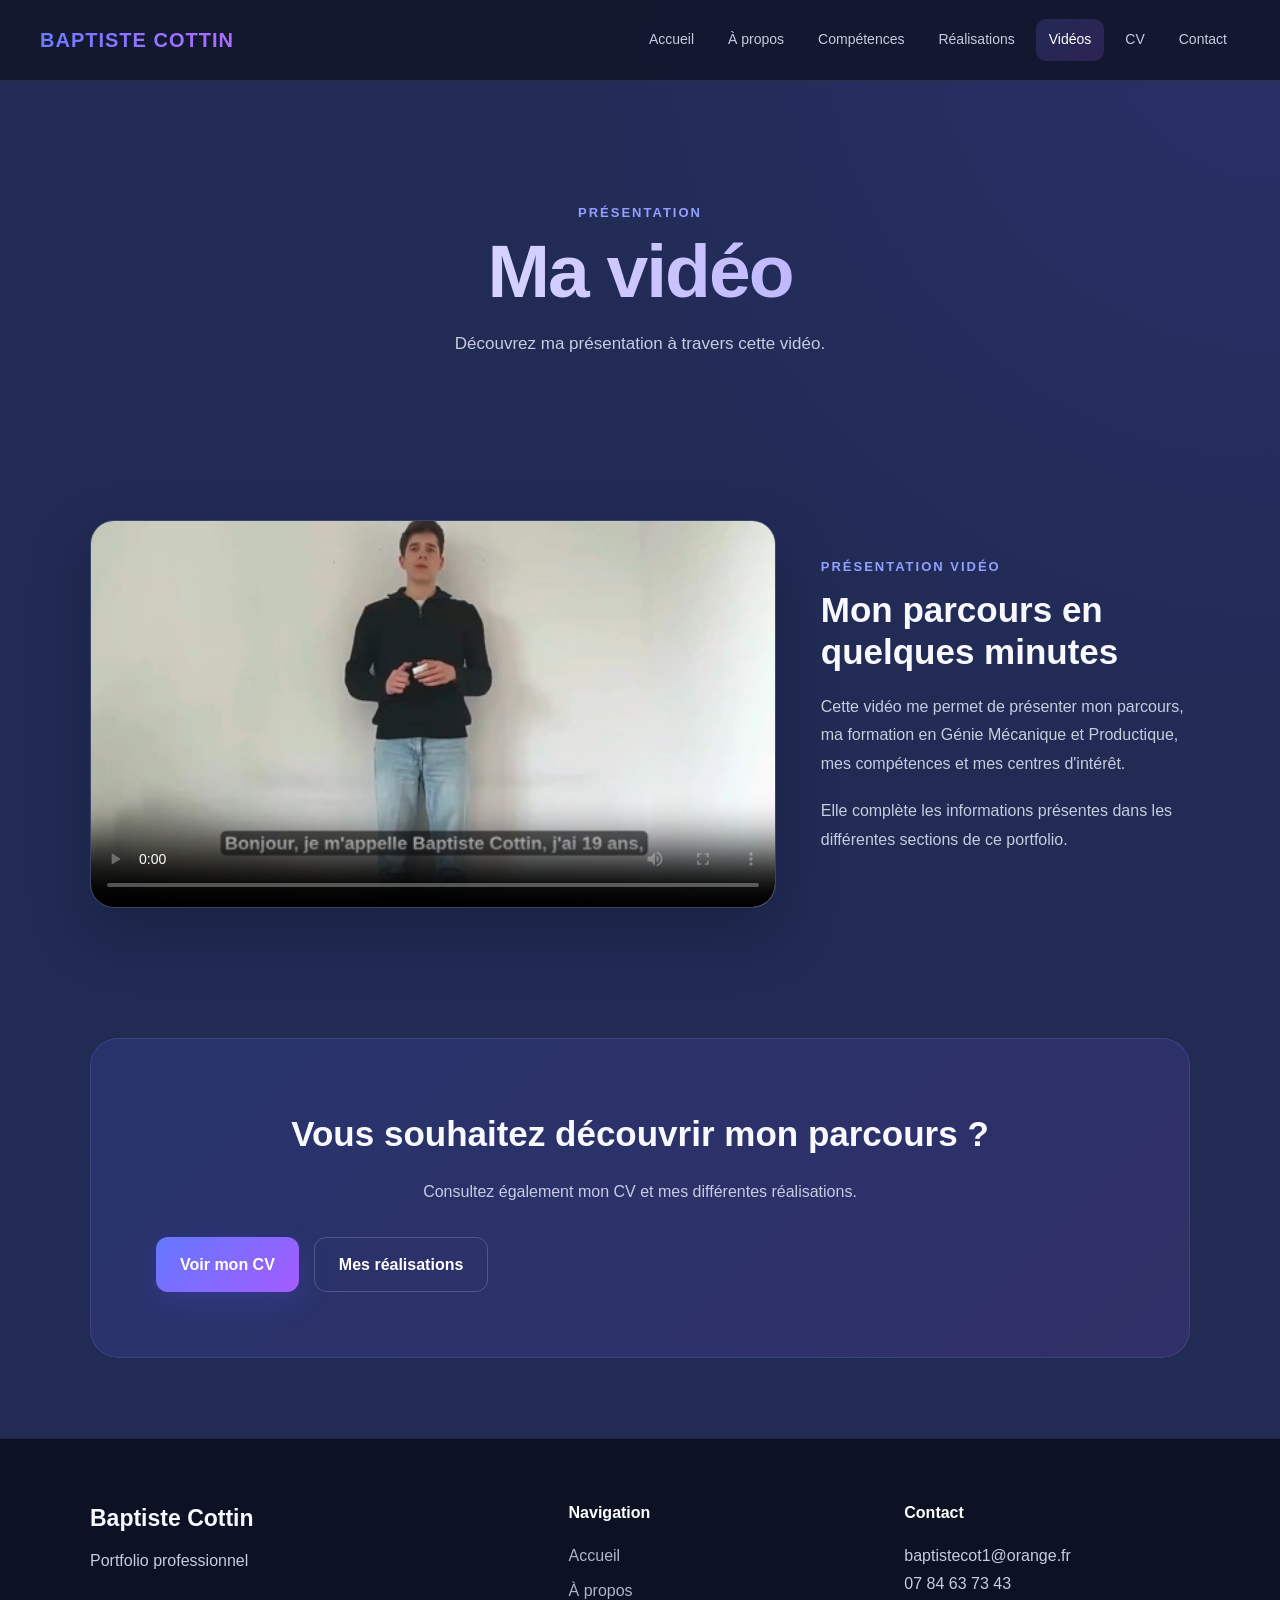
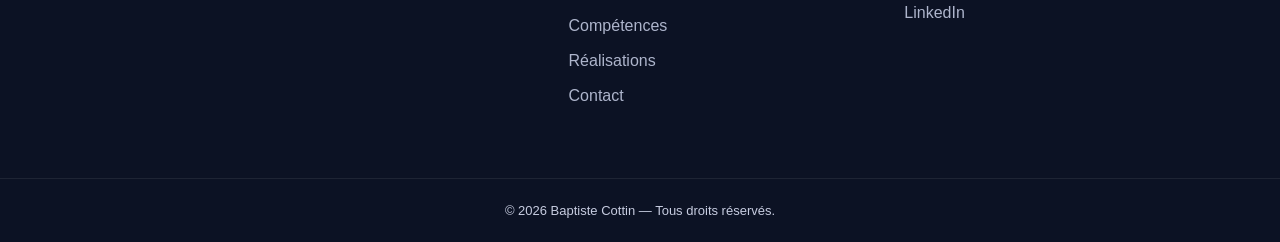
==== video.html @ d78e92b1 "Add files via upload" ====
<!DOCTYPE html>
<html lang="fr">

<head>

    <meta charset="UTF-8">

    <meta
        name="viewport"
        content="width=device-width, initial-scale=1.0"
    >

    <title>Vidéos | Baptiste Cottin</title>

    <meta
        name="description"
        content="Présentation vidéo de Baptiste Cottin."
    >

    <link rel="stylesheet" href="style.css">

</head>


<body>


<header>

    <nav class="navbar">

        <div class="logo">
            <a href="index.html">BAPTISTE COTTIN</a>
        </div>

        <ul class="nav-links">

            <li><a href="index.html">Accueil</a></li>

            <li><a href="apropos.html">À propos</a></li>

            <li><a href="competences.html">Compétences</a></li>

            <li><a href="projets.html">Réalisations</a></li>

            <li>
                <a class="active" href="video.html">
                    Vidéos
                </a>
            </li>

            <li><a href="cv.html">CV</a></li>

            <li><a href="contact.html">Contact</a></li>

        </ul>

    </nav>

</header>


<main>


<section class="page-header">

    <p class="small-title">
        PRÉSENTATION
    </p>

    <h1>
        Ma vidéo
    </h1>

    <p>
        Découvrez ma présentation à travers cette vidéo.
    </p>

</section>


<section class="video-page">

    <div class="video-main">

        <video
            controls
            poster="images/video-poster.jpg"
        >

            <source
                src="videos/presentation.mp4"
                type="video/mp4"
            >

            Votre navigateur ne prend pas en charge
            la lecture des vidéos.

        </video>

    </div>


    <div class="video-description">

        <p class="small-title">
            PRÉSENTATION VIDÉO
        </p>

        <h2>
            Mon parcours en quelques minutes
        </h2>

        <p>
            Cette vidéo me permet de présenter mon parcours,
            ma formation en Génie Mécanique et Productique,
            mes compétences et mes centres d'intérêt.
        </p>

        <p>
            Elle complète les informations présentes dans
            les différentes sections de ce portfolio.
        </p>

    </div>

</section>


<section class="video-callout">

    <h2>
        Vous souhaitez découvrir mon parcours ?
    </h2>

    <p>
        Consultez également mon CV et mes différentes réalisations.
    </p>

    <div class="hero-buttons">

        <a href="cv.html" class="button">
            Voir mon CV
        </a>

        <a href="projets.html" class="button button-outline">
            Mes réalisations
        </a>

    </div>

</section>


</main>


<footer>

    <div class="footer-content">

        <div>
            <h3>Baptiste Cottin</h3>
            <p>Portfolio professionnel</p>
        </div>

        <div>
            <h4>Navigation</h4>
            <a href="index.html">Accueil</a>
            <a href="apropos.html">À propos</a>
            <a href="competences.html">Compétences</a>
            <a href="projets.html">Réalisations</a>
            <a href="contact.html">Contact</a>
        </div>

        <div>
            <h4>Contact</h4>
            <p>baptistecot1@orange.fr</p>
            <p>07 84 63 73 43</p>
            <a
                href="https://www.linkedin.com/in/baptiste-cottin-1a7537398/"
                target="_blank"
                rel="noopener"
            >
                LinkedIn
            </a>
        </div>

    </div>

    <div class="footer-bottom">
        <p>
            © 2026 Baptiste Cottin — Tous droits réservés.
        </p>
    </div>

</footer>


</body>
</html>
---- style.css ----
/* =========================================================
   RESET
========================================================= */

* {
    margin: 0;
    padding: 0;
    box-sizing: border-box;
}


html {
    scroll-behavior: smooth;
}


body {
    font-family: 'Inter', sans-serif;
    background:
        radial-gradient(
            circle at top right,
            rgba(100, 70, 220, 0.15),
            transparent 35%
        ),
        #212B54;
    color: #f8f9ff;
    line-height: 1.7;
    overflow-x: hidden;
}


/* =========================================================
   TYPOGRAPHIE MODERNE
========================================================= */

h1,
h2,
h3,
h4,
.logo a {
    font-family: 'Space Grotesk', sans-serif;
}

p,
li,
span,
a,
button,
input,
textarea,
select {
    font-family: 'Inter', sans-serif;
}

p {
    font-size: 16px;
    line-height: 1.8;
    font-weight: 400;
}

.presentation-content,
.about-text,
.project-large-content,
.video-description {
    font-family: 'Inter', sans-serif;
    font-size: 17px;
    line-height: 1.85;
}


a {
    color: inherit;
    text-decoration: none;
}


img {
    max-width: 100%;
    display: block;
}


p {
    color: #c7cce0;
}


main {
    min-height: 70vh;
}


/* =========================================================
   NAVIGATION
========================================================= */

header {
    position: sticky;
    top: 0;
    z-index: 1000;
    background: rgba(16, 22, 42, 0.88);
    backdrop-filter: blur(18px);
    border-bottom: 1px solid rgba(255,255,255,0.10);
}


.navbar {
    max-width: 1250px;
    margin: auto;
    min-height: 80px;
    padding: 0 25px;

    display: flex;
    align-items: center;
    justify-content: space-between;
    gap: 30px;
}


.logo a {
    font-size: 20px;
    font-weight: 800;
    letter-spacing: 1px;

    background: linear-gradient(
        90deg,
        #6d7cff,
        #b06cff
    );

    -webkit-background-clip: text;
    background-clip: text;
    color: transparent;
}


.nav-links {
    list-style: none;

    display: flex;
    align-items: center;
    gap: 8px;

    flex-wrap: wrap;
    justify-content: flex-end;
}


.nav-links a {
    position: relative;

    display: block;

    padding: 9px 13px;

    color: #c6cbe0;

    font-size: 14px;

    border-radius: 10px;

    transition:
        color 0.3s ease,
        background 0.3s ease,
        transform 0.3s ease;
}


.nav-links a:hover {
    color: white;

    background: rgba(109,124,255,0.1);

    transform: translateY(-2px);
}


.nav-links a.active {
    color: white;

    background:
        linear-gradient(
            135deg,
            rgba(109,124,255,0.18),
            rgba(168,85,247,0.18)
        );
}


/* =========================================================
   GENERAL
========================================================= */

section {
    max-width: 1150px;
    margin: auto;
    padding: 90px 25px;
}


.small-title {
    color: #91a0ff;

    font-size: 13px;
    font-weight: 800;

    letter-spacing: 2px;

    text-transform: uppercase;

    margin-bottom: 10px;
}


.section-title {
    margin-bottom: 45px;
}


.section-title h2 {
    font-size: clamp(30px, 5vw, 46px);
    line-height: 1.15;

    margin-bottom: 12px;
}


.section-title p {
    color: #91a0ff;
}


.button {
    display: inline-flex;
    align-items: center;
    justify-content: center;

    min-height: 50px;

    padding: 13px 24px;

    border-radius: 12px;

    color: white;

    font-weight: 700;

    background:
        linear-gradient(
            135deg,
            #6478ff,
            #a45cff
        );

    box-shadow:
        0 10px 30px rgba(91, 91, 255, 0.2);

    transition:
        transform 0.3s ease,
        box-shadow 0.3s ease,
        filter 0.3s ease;
}


.button:hover {
    transform: translateY(-4px) scale(1.02);

    box-shadow:
        0 18px 40px rgba(91, 91, 255, 0.35);

    filter: brightness(1.1);
}


.button-outline {
    background: transparent;

    border: 1px solid rgba(255,255,255,0.18);

    box-shadow: none;
}


.button-outline:hover {
    background: rgba(255,255,255,0.085);
}


.text-link {
    display: inline-block;

    margin-top: 15px;

    color: #9aa8ff;

    font-weight: 700;

    transition:
        transform 0.3s ease,
        color 0.3s ease;
}


.text-link:hover {
    color: white;
    transform: translateX(5px);
}


/* =========================================================
   HERO
========================================================= */

.hero {
    min-height: 680px;

    display: grid;
    grid-template-columns: 1.1fr 0.9fr;

    align-items: center;

    gap: 70px;

    position: relative;
}


.hero::before {
    content: "";

    position: absolute;

    width: 400px;
    height: 400px;

    border-radius: 50%;

    background: #7185ff;

    filter: blur(150px);

    opacity: 0.12;

    top: 50px;
    left: -200px;

    pointer-events: none;
}


.hero-text {
    position: relative;
    z-index: 2;
}


.hero h1 {
    font-size: clamp(48px, 7vw, 82px);

    line-height: 1.03;

    margin-bottom: 25px;

    letter-spacing: -3px;
}


.hero h1 span {
    background:
        linear-gradient(
            90deg,
            #8191ff,
            #bd70ff
        );

    -webkit-background-clip: text;
    background-clip: text;

    color: transparent;
}


.hero h2 {
    font-size: clamp(20px, 3vw, 28px);

    color: #e1e4f2;

    margin-bottom: 20px;
}


.hero-text > p:not(.small-title) {
    max-width: 650px;

    font-size: 17px;
}


.hero-buttons {
    display: flex;

    flex-wrap: wrap;

    gap: 15px;

    margin-top: 30px;
}


.hero-image {
    position: relative;

    display: flex;

    justify-content: center;
}


.hero-image::before {
    content: "";

    position: absolute;

    inset: -20px;

    border-radius: 35px;

    background:
        linear-gradient(
            135deg,
            #6478ff,
            #b06cff
        );

    opacity: 0.35;

    filter: blur(35px);

    z-index: -1;
}


.hero-image img {
    width: 390px;
    height: 470px;

    object-fit: cover;

    border-radius: 30px;

    border: 1px solid rgba(255,255,255,0.12);

    box-shadow:
        0 30px 80px rgba(5,10,25,0.32);

    animation: floating 5s ease-in-out infinite;
}


@keyframes floating {

    0%, 100% {
        transform: translateY(0);
    }

    50% {
        transform: translateY(-12px);
    }

}


/* =========================================================
   PRESENTATION
========================================================= */

.presentation {
    display: grid;

    grid-template-columns: 0.8fr 1.2fr;

    gap: 70px;

    border-top: 1px solid rgba(255,255,255,0.075);
}


.presentation-content {
    font-size: 17px;
}


.presentation-content p {
    margin-bottom: 20px;
}


/* =========================================================
   SKILLS
========================================================= */

.skills {
    text-align: center;
}


.skills-container {
    display: grid;

    grid-template-columns:
        repeat(4, 1fr);

    gap: 20px;

    margin-bottom: 35px;
}


.skill-card,
.info-card,
.language-card {
    padding: 30px;

    text-align: left;

    border-radius: 20px;

    border: 1px solid rgba(255,255,255,0.10);

    background:
        linear-gradient(
            145deg,
            rgba(255,255,255,0.075),
            rgba(255,255,255,0.045)
        );

    backdrop-filter: blur(12px);

    transition:
        transform 0.35s ease,
        border-color 0.35s ease,
        box-shadow 0.35s ease;
}


.skill-card:hover,
.info-card:hover,
.language-card:hover {
    transform: translateY(-8px);

    border-color:
        rgba(125, 140, 255, 0.4);

    box-shadow:
        0 20px 50px rgba(5,10,25,0.22);
}


.skill-icon {
    width: 55px;
    height: 55px;

    display: flex;
    align-items: center;
    justify-content: center;

    border-radius: 15px;

    margin-bottom: 20px;

    font-size: 25px;

    background:
        linear-gradient(
            135deg,
            rgba(102,117,255,0.2),
            rgba(168,85,247,0.2)
        );
}


.skill-card h3,
.info-card h3 {
    font-size: 20px;

    margin-bottom: 10px;
}


/* =========================================================
   PROJECTS
========================================================= */

.projects {
    text-align: center;
}


.projects-container {
    display: flex;
    justify-content: center;
    align-items: stretch;
    gap: 22px;
    flex-wrap: wrap;
    width: 100%;
    max-width: 1000px;
    margin: 40px auto 0;
}

.project-card {
    overflow: hidden;

    text-align: left;

    border-radius: 22px;

    background: #18213a;

    border: 1px solid rgba(255,255,255,0.10);

    transition:
        transform 0.35s ease,
        box-shadow 0.35s ease;
}



.project-card:hover {
    transform: translateY(-10px);

    box-shadow:
        0 25px 60px rgba(5,10,25,0.28);
}


.project-card img {
    width: 100%;
    height: 230px;

    object-fit: cover;

    transition: transform 0.5s ease;
}


.project-card:hover img {
    transform: scale(1.06);
}


.project-content {
    padding: 25px;
}


.project-category {
    color: #96a4ff;

    font-size: 12px;

    font-weight: 800;

    letter-spacing: 1.5px;

    margin-bottom: 8px;
}


.project-content h3 {
    font-size: 23px;

    margin-bottom: 10px;
}


.project-content a {
    display: inline-block;

    margin-top: 18px;

    color: #9aa7ff;

    font-weight: 700;
}


.project-button {
    display: inline-flex;
    align-items: center;
    gap: 10px;

    margin-top: 25px;
    padding: 12px 20px;

    background: #2563EB;
    color: #FFFFFF;

    border-radius: 10px;

    font-size: 14px;
    font-weight: 700;

    text-decoration: none;

    transition: all 0.3s ease;
}

.project-button span {
    font-size: 18px;
    transition: transform 0.3s ease;
}

.project-button:hover {
    background: #F97316;
    transform: translateY(-3px);
}

.project-button:hover span {
    transform: translateX(4px);
}
/* =========================================================
   VIDEO
========================================================= */

.video-presentation {
    text-align: center;
}


.video-container {
    width: 100%;

    max-width: 900px;

    margin:
        0 auto 30px;

    overflow: hidden;

    border-radius: 25px;

    border: 1px solid rgba(255,255,255,0.12);

    box-shadow:
        0 30px 70px rgba(5,10,25,0.28);
}

.video-container iframe,
.video-main iframe {
    width: 100%;
    aspect-ratio: 16 / 9;
    display: block;
    border: none;
    background: black;

}


/* =========================================================
   CV SECTION
========================================================= */

.cv-section {
    max-width: 1100px;

    display: flex;

    align-items: center;

    justify-content: space-between;

    gap: 40px;

    padding: 55px;

    border-radius: 28px;

    background:
        linear-gradient(
            135deg,
            rgba(84,101,255,0.15),
            rgba(168,85,247,0.13)
        );

    border: 1px solid rgba(125,140,255,0.18);
}


.cv-section h2 {
    font-size: 32px;

    margin-bottom: 10px;
}


.cv-section > div:first-child {
    max-width: 650px;
}


.cv-buttons {
    display: flex;

    flex-wrap: wrap;

    gap: 12px;
}


/* =========================================================
   CONTACT PREVIEW
========================================================= */

.contact-preview {
    text-align: center;
}


.contact-preview > p {
    max-width: 650px;

    margin:
        -20px auto 25px;
}


/* =========================================================
   PAGE HEADER
========================================================= */

.page-header {
    max-width: 1000px;

    text-align: center;

    padding-top: 120px;
    padding-bottom: 70px;
}


.page-header h1 {
    font-size: clamp(45px, 7vw, 75px);

    line-height: 1;

    margin-bottom: 20px;

    letter-spacing: -2px;

    background:
        linear-gradient(
            90deg,
            #eef0ff,
            #a99cff
        );

    -webkit-background-clip: text;
    background-clip: text;

    color: transparent;
}


.page-header > p:last-child {
    max-width: 700px;

    margin: auto;

    font-size: 17px;
}


/* =========================================================
   ABOUT
========================================================= */

.about-grid {
    display: grid;

    grid-template-columns:
        0.8fr 1.2fr;

    gap: 70px;

    align-items: center;
}


.about-image img {
    width: 100%;
    max-width: 420px;

    margin: auto;

    border-radius: 25px;

    border: 1px solid rgba(255,255,255,0.12);

    box-shadow:
        0 25px 60px rgba(5,10,25,0.25);
}


.about-text h2 {
    font-size: 42px;

    margin-bottom: 20px;
}


.about-text p {
    margin-bottom: 17px;
}


/* =========================================================
   TIMELINE
========================================================= */

.timeline-section {
    max-width: 1000px;
}


.timeline {
    position: relative;

    padding-left: 35px;
}


.timeline::before {
    content: "";

    position: absolute;

    left: 7px;

    top: 0;
    bottom: 0;

    width: 2px;

    background:
        linear-gradient(
            #8191ff,
            #b06cff
        );
}


.timeline-item {
    position: relative;

    margin-bottom: 35px;
}


.timeline-item::before {
    content: "";

    position: absolute;

    left: -35px;

    top: 8px;

    width: 14px;
    height: 14px;

    border-radius: 50%;

    background: #91a0ff;

    box-shadow:
        0 0 20px rgba(124,134,255,0.8);
}


.timeline-date {
    display: inline-block;

    margin-bottom: 10px;

    color: #9aa7ff;

    font-weight: 700;
}


.timeline-card {
    padding: 30px;

    border-radius: 20px;

    background: rgba(255,255,255,0.065);

    border: 1px solid rgba(255,255,255,0.10);
}


.timeline-card h3 {
    font-size: 25px;

    margin-bottom: 5px;
}


.timeline-card h4 {
    color: #b9c0d8;

    margin-bottom: 15px;
}


/* =========================================================
   CARDS
========================================================= */

.cards-grid {
    display: grid;

    grid-template-columns:
        repeat(2, 1fr);

    gap: 25px;
}


.card-number {
    color: #8f9dff;

    font-size: 14px;

    font-weight: 800;

    margin-bottom: 15px;
}


.card-subtitle {
    color: #9da6c0;

    font-size: 14px;

    margin-bottom: 15px;
}


/* =========================================================
   INTERESTS
========================================================= */

.interests-section {
    text-align: center;
}


.interests {
    display: flex;

    flex-wrap: wrap;

    justify-content: center;

    gap: 14px;
}


.interests span,
.tags span {
    display: inline-flex;

    padding: 10px 16px;

    border-radius: 999px;

    color: #e0e4f3;

    background: rgba(255,255,255,0.075);

    border: 1px solid rgba(255,255,255,0.10);

    transition:
        transform 0.3s ease,
        background 0.3s ease;
}


.interests span:hover,
.tags span:hover {
    transform: translateY(-3px);

    background: rgba(112,126,255,0.15);
}


/* =========================================================
   SOFTWARE
========================================================= */

.software-grid {
    display: grid;

    grid-template-columns:
        repeat(2, 1fr);

    gap: 18px;
}


.software-card {
    display: flex;

    align-items: center;

    gap: 20px;

    padding: 22px;

    border-radius: 18px;

    border: 1px solid rgba(255,255,255,0.10);

    background: rgba(255,255,255,0.065);

    transition:
        transform 0.3s ease;
}


.software-card:hover {
    transform: translateX(5px);
}


.software-icon {
    width: 55px;
    height: 55px;

    flex-shrink: 0;

    display: flex;

    align-items: center;
    justify-content: center;

    border-radius: 14px;

    font-weight: 800;

    color: white;

    background:
        linear-gradient(
            135deg,
            #7185ff,
            #b06cff
        );
}


.software-card h3 {
    margin-bottom: 3px;
}


/* =========================================================
   LANGUAGES
========================================================= */

.language-grid {
    display: grid;

    grid-template-columns:
        repeat(2, 1fr);

    gap: 20px;
}


.language-card h3 {
    margin-bottom: 5px;
}


/* =========================================================
   PROJECTS PAGE
========================================================= */

.project-large {
    display: grid;

    grid-template-columns:
        1fr 1fr;

    align-items: center;

    gap: 50px;

    margin-bottom: 90px;
}


.project-large.reverse {
    direction: rtl;
}


.project-large.reverse > * {
    direction: ltr;
}


.project-large-image {
    overflow: hidden;

    border-radius: 25px;

    border: 1px solid rgba(255,255,255,0.12);
}


.project-large-image img {
    width: 100%;

    height: 390px;

    object-fit: cover;

    transition: transform 0.5s ease;
}


.project-large-image:hover img {
    transform: scale(1.05);
}


.project-large-content h2 {
    font-size: 40px;

    line-height: 1.15;

    margin-bottom: 20px;
}


.project-large-content p {
    margin-bottom: 18px;
}


.tags {
    display: flex;

    flex-wrap: wrap;

    gap: 8px;

    margin-top: 25px;
}


.tags span {
    padding: 7px 12px;

    font-size: 13px;
}


.project-callout,
.video-callout,
.contact-cta {
    max-width: 1100px;

    text-align: center;

    padding: 65px;

    border-radius: 28px;

    background:
        linear-gradient(
            135deg,
            rgba(83,103,255,0.14),
            rgba(168,85,247,0.12)
        );

    border: 1px solid rgba(125,140,255,0.18);
}


.project-callout h2,
.video-callout h2,
.contact-cta h2 {
    font-size: 35px;

    margin-bottom: 15px;
}


.project-callout p,
.video-callout p {
    max-width: 650px;

    margin:
        0 auto 25px;
}


/* =========================================================
   VIDEO PAGE
========================================================= */

.video-page {
    display: grid;

    grid-template-columns:
        1.3fr 0.7fr;

    align-items: center;

    gap: 45px;
}


.video-main {
    overflow: hidden;

    border-radius: 24px;

    border: 1px solid rgba(255,255,255,0.12);

    box-shadow:
        0 25px 60px rgba(5,10,25,0.25);
}


.video-main video {
    width: 100%;

    display: block;
}


.video-description h2 {
    font-size: 35px;

    line-height: 1.2;

    margin-bottom: 20px;
}


.video-description p:not(.small-title) {
    margin-bottom: 18px;
}


.video-callout {
    margin-top: 40px;
}


/* =========================================================
   CV PAGE
========================================================= */

.cv-intro {
    display: flex;

    align-items: center;

    justify-content: space-between;

    gap: 40px;

    padding: 45px;

    border-radius: 25px;

    background:
        rgba(255,255,255,0.065);

    border: 1px solid rgba(255,255,255,0.10);
}


.cv-intro h2 {
    font-size: 32px;

    margin-bottom: 10px;
}


.cv-intro > div:first-child {
    max-width: 700px;
}


.cv-viewer {
    text-align: center;
}


.pdf-container {
    width: 100%;

    height: 900px;

    overflow: hidden;

    border-radius: 20px;

    border: 1px solid rgba(255,255,255,0.12);

    background: #202b48;
}


.pdf-container iframe {
    width: 100%;
    height: 100%;

    border: none;
}


.pdf-note {
    margin-top: 15px;

    font-size: 14px;
}


/* =========================================================
   CONTACT PAGE
========================================================= */

.contact-page {
    max-width: 1000px;
}


.contact-intro {
    text-align: center;

    max-width: 700px;

    margin:
        0 auto 50px;
}


.contact-intro h2 {
    font-size: 40px;

    margin-bottom: 15px;
}


.contact-grid {
    display: grid;

    grid-template-columns:
        repeat(2, 1fr);

    gap: 20px;
}


.contact-card {
    display: flex;

    align-items: center;

    gap: 20px;

    padding: 30px;

    border-radius: 20px;

    background:
        rgba(255,255,255,0.065);

    border: 1px solid rgba(255,255,255,0.10);

    transition:
        transform 0.3s ease,
        border-color 0.3s ease;
}


.contact-card:hover {
    transform: translateY(-6px);

    border-color:
        rgba(120,135,255,0.4);
}


.contact-icon {
    width: 58px;
    height: 58px;

    flex-shrink: 0;

    display: flex;

    align-items: center;
    justify-content: center;

    border-radius: 15px;

    font-weight: 800;

    font-size: 22px;

    background:
        linear-gradient(
            135deg,
            rgba(102,117,255,0.2),
            rgba(168,85,247,0.2)
        );
}


.contact-card h3 {
    margin-bottom: 3px;
}


.contact-cta {
    display: flex;

    align-items: center;

    justify-content: space-between;

    gap: 40px;

    text-align: left;
}


.contact-cta > div {
    max-width: 700px;
}


/* =========================================================
   FOOTER
========================================================= */

footer {
    margin-top: 80px;

    border-top: 1px solid rgba(255,255,255,0.085);

    background: #0c1224;
}


.footer-content {
    max-width: 1150px;

    margin: auto;

    padding: 60px 25px;

    display: grid;

    grid-template-columns:
        1.5fr 1fr 1fr;

    gap: 50px;
}


.footer-content h3 {
    font-size: 23px;

    margin-bottom: 8px;
}


.footer-content h4 {
    margin-bottom: 15px;

    color: white;
}


.footer-content a {
    display: block;

    width: fit-content;

    color: #aeb5cc;

    margin-bottom: 8px;

    transition:
        color 0.25s ease,
        transform 0.25s ease;
}


.footer-content a:hover {
    color: white;

    transform: translateX(4px);
}


.footer-bottom {
    text-align: center;

    padding: 20px 25px;

    border-top: 1px solid rgba(255,255,255,0.075);
}


.footer-bottom p {
    font-size: 13px;
}


/* =========================================================
   ANIMATIONS
========================================================= */

@keyframes appear {

    from {
        opacity: 0;
        transform: translateY(25px);
    }

    to {
        opacity: 1;
        transform: translateY(0);
    }

}


.hero-text,
.hero-image,
.page-header,
.skill-card,
.project-card,
.info-card {
    animation: appear 0.8s ease both;
}


.skill-card:nth-child(2),
.project-card:nth-child(2) {
    animation-delay: 0.1s;
}


.skill-card:nth-child(3),
.project-card:nth-child(3) {
    animation-delay: 0.2s;
}


.skill-card:nth-child(4) {
    animation-delay: 0.3s;
}


/* =========================================================
   RESPONSIVE TABLET
========================================================= */

@media (max-width: 1000px) {

    .navbar {
        flex-direction: column;

        padding-top: 15px;
        padding-bottom: 15px;
    }


    .nav-links {
        justify-content: center;
    }


    .hero {
        grid-template-columns: 1fr;

        text-align: center;

        gap: 50px;

        padding-top: 80px;
    }


    .hero-text > p:not(.small-title) {
        margin: auto;
    }


    .hero-buttons {
        justify-content: center;
    }


    .hero-image img {
        width: 330px;
        height: 400px;
    }


    .presentation,
    .about-grid,
    .video-page {
        grid-template-columns: 1fr;

        gap: 40px;
    }


    .skills-container {
        grid-template-columns:
            repeat(2, 1fr);
    }


    .projects-container {
        grid-template-columns:
            repeat(2, 1fr);
    }


    .project-large {
        grid-template-columns: 1fr;

        gap: 30px;
    }


    .project-large.reverse {
        direction: ltr;
    }


    .cv-section,
    .cv-intro,
    .contact-cta {
        flex-direction: column;

        align-items: flex-start;
    }


    .footer-content {
        grid-template-columns:
            repeat(2, 1fr);
    }

}


/* =========================================================
   RESPONSIVE MOBILE
========================================================= */

@media (max-width: 650px) {

    section {
        padding:
            65px 20px;
    }


    .navbar {
        padding:
            15px;
    }


    .logo a {
        font-size: 17px;
    }


    .nav-links {
        gap: 2px;
    }


    .nav-links a {
        padding:
            7px 8px;

        font-size: 12px;
    }


    .hero {
        min-height: auto;

        padding-top: 70px;
    }


    .hero h1 {
        font-size: 47px;

        letter-spacing: -2px;
    }


    .hero h2 {
        font-size: 20px;
    }


    .hero-image img {
        width: 280px;
        height: 350px;
    }


    .section-title h2 {
        font-size: 34px;
    }


    .skills-container,
    .projects-container,
    .cards-grid,
    .software-grid,
    .language-grid,
    .contact-grid {
        grid-template-columns: 1fr;
    }


    .skill-card,
    .info-card {
        padding: 25px;
    }


    .cv-section,
    .cv-intro,
    .project-callout,
    .video-callout,
    .contact-cta {
        padding: 35px 25px;
    }


    .cv-section h2,
    .project-callout h2,
    .video-callout h2,
    .contact-cta h2 {
        font-size: 28px;
    }


    .project-large-content h2 {
        font-size: 32px;
    }


    .project-large-image img {
        height: 270px;
    }


    .pdf-container {
        height: 650px;
    }


    .footer-content {
        grid-template-columns: 1fr;

        gap: 30px;
    }


    .footer-bottom {
        padding:
            18px 15px;
    }

}
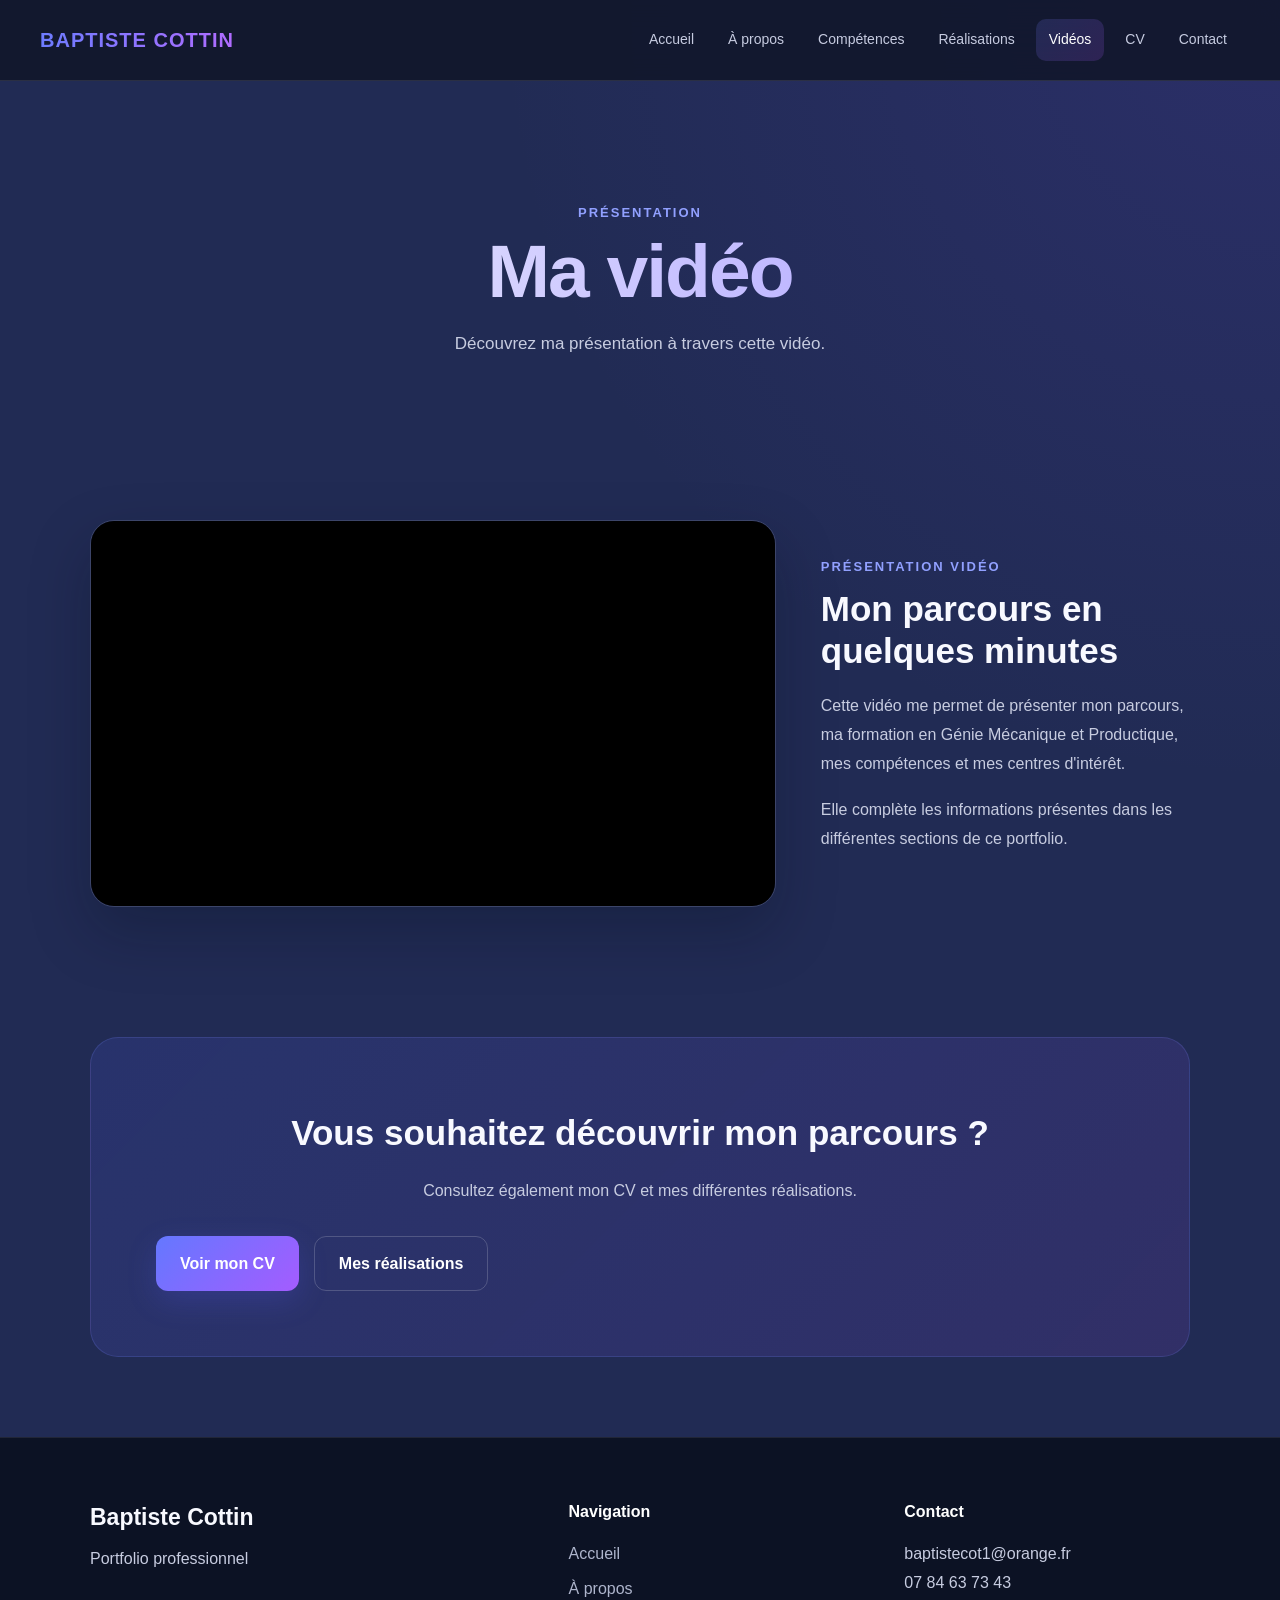
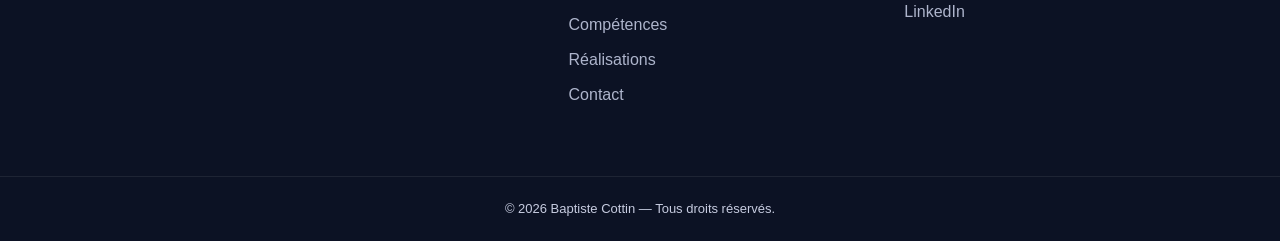
==== commit bb2d3761: "Update video.html" ====
--- a/video.html
+++ b/video.html
@@ -82,24 +82,17 @@
 
 <section class="video-page">
 
-    <div class="video-main">
+    
+<div class="video-main">
+    <iframe
+        src="https://www.youtube.com/embed/8WZ-JGTFXvE"
+        title="Présentation de Baptiste Cottin"
+        allow="accelerometer; autoplay; clipboard-write; encrypted-media; gyroscope; picture-in-picture; web-share"
+        allowfullscreen
+        loading="lazy">
+    </iframe>
+</div>
 
-        <video
-            controls
-            poster="images/video-poster.jpg"
-        >
-
-            <source
-                src="videos/presentation.mp4"
-                type="video/mp4"
-            >
-
-            Votre navigateur ne prend pas en charge
-            la lecture des vidéos.
-
-        </video>
-
-    </div>
 
 
     <div class="video-description">
@@ -199,4 +192,4 @@
 
 
 </body>
-</html>+</html>
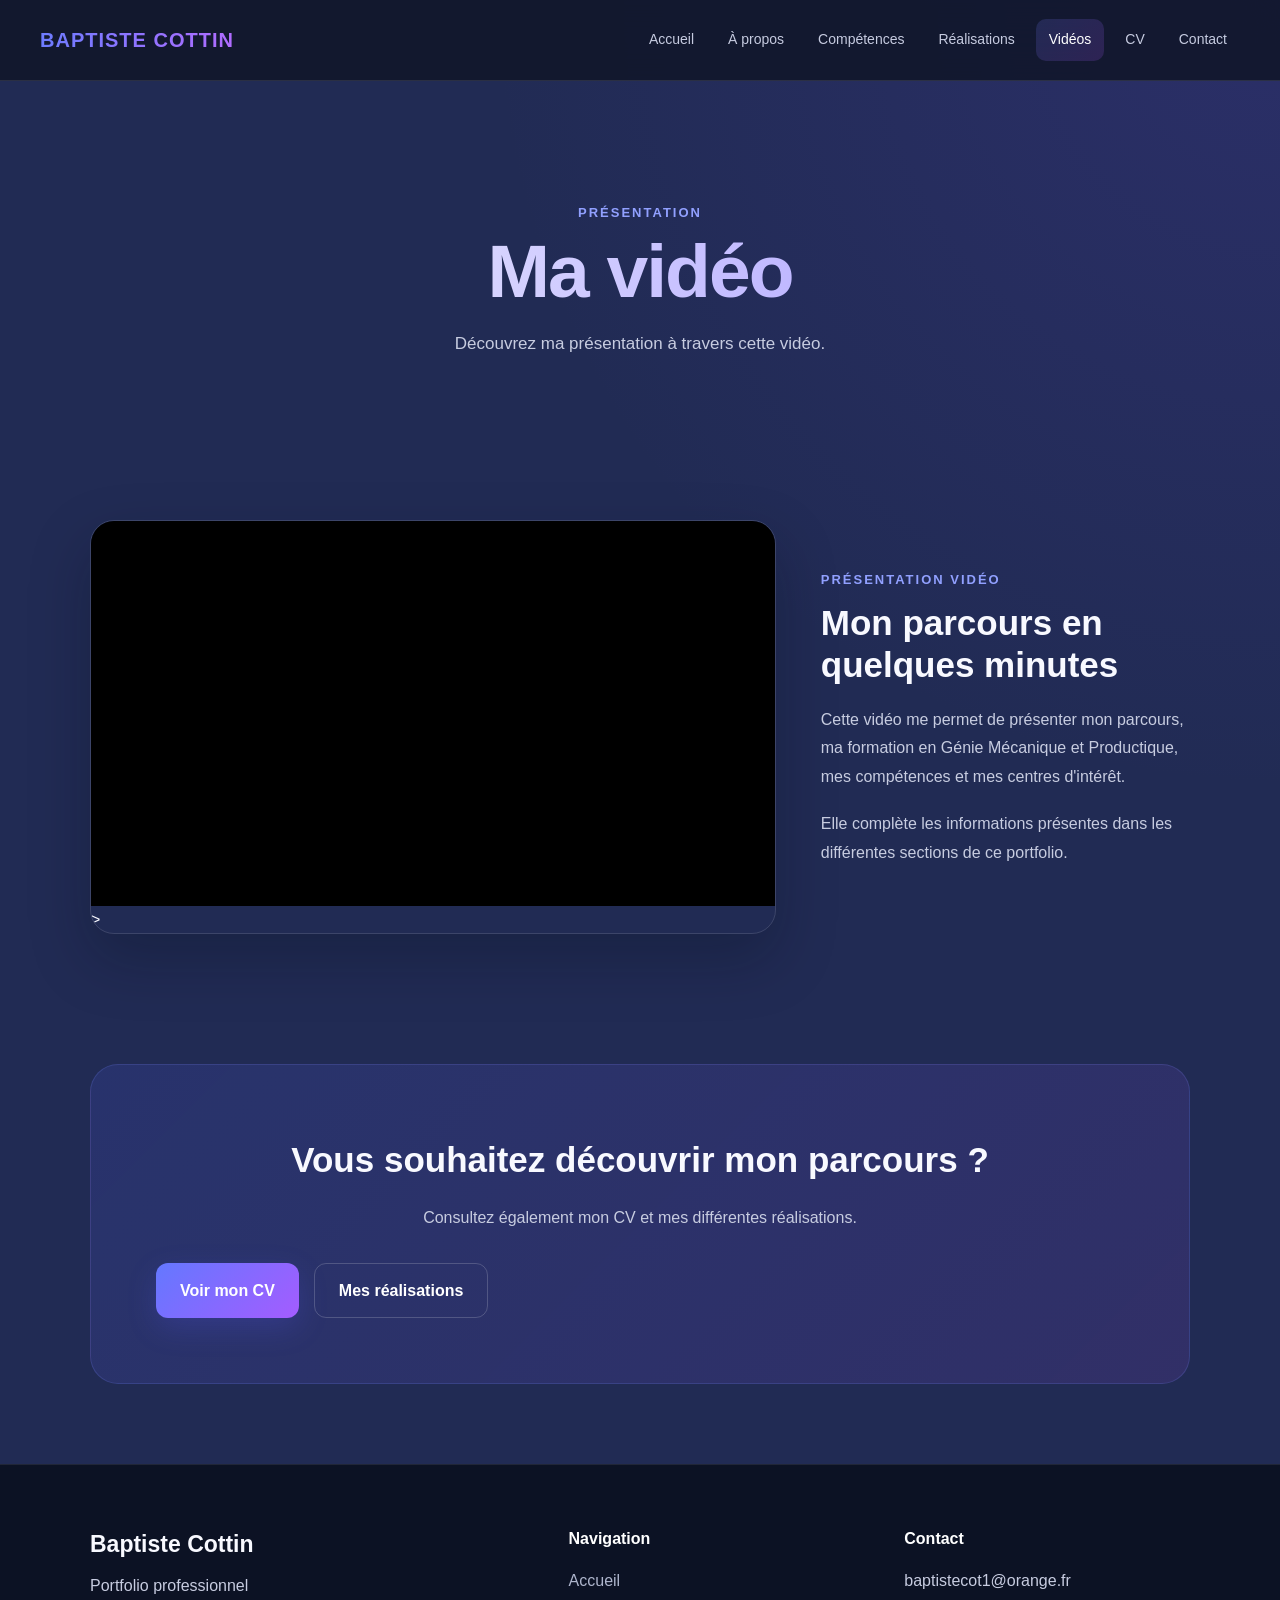
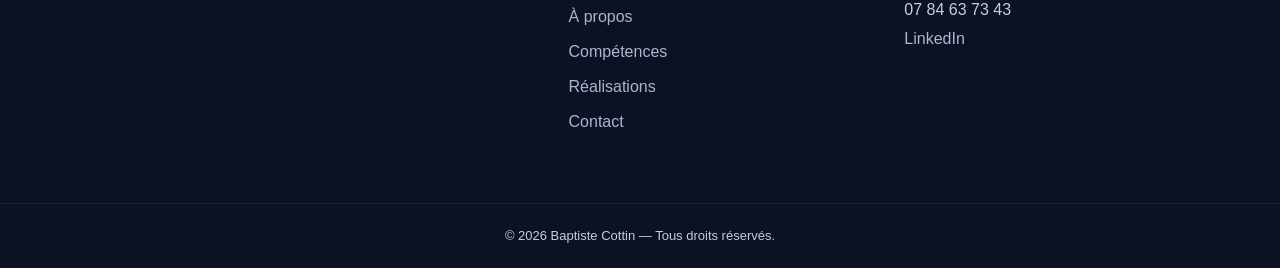
==== commit 5319c60e: "Update video.html" ====
--- a/video.html
+++ b/video.html
@@ -84,13 +84,12 @@
 
     
 <div class="video-main">
-    <iframe
-        src="https://www.youtube.com/embed/8WZ-JGTFXvE"
-        title="Présentation de Baptiste Cottin"
-        allow="accelerometer; autoplay; clipboard-write; encrypted-media; gyroscope; picture-in-picture; web-share"
-        allowfullscreen
-        loading="lazy">
-    </iframe>
+   <iframe
+    src="https://www.youtube.com/embed/ID_DE_TA_VIDEO"
+    title="Présentation de Baptiste Cottin"
+    allowfullscreen
+    loading="lazy">
+</iframe>>
 </div>
 
 
